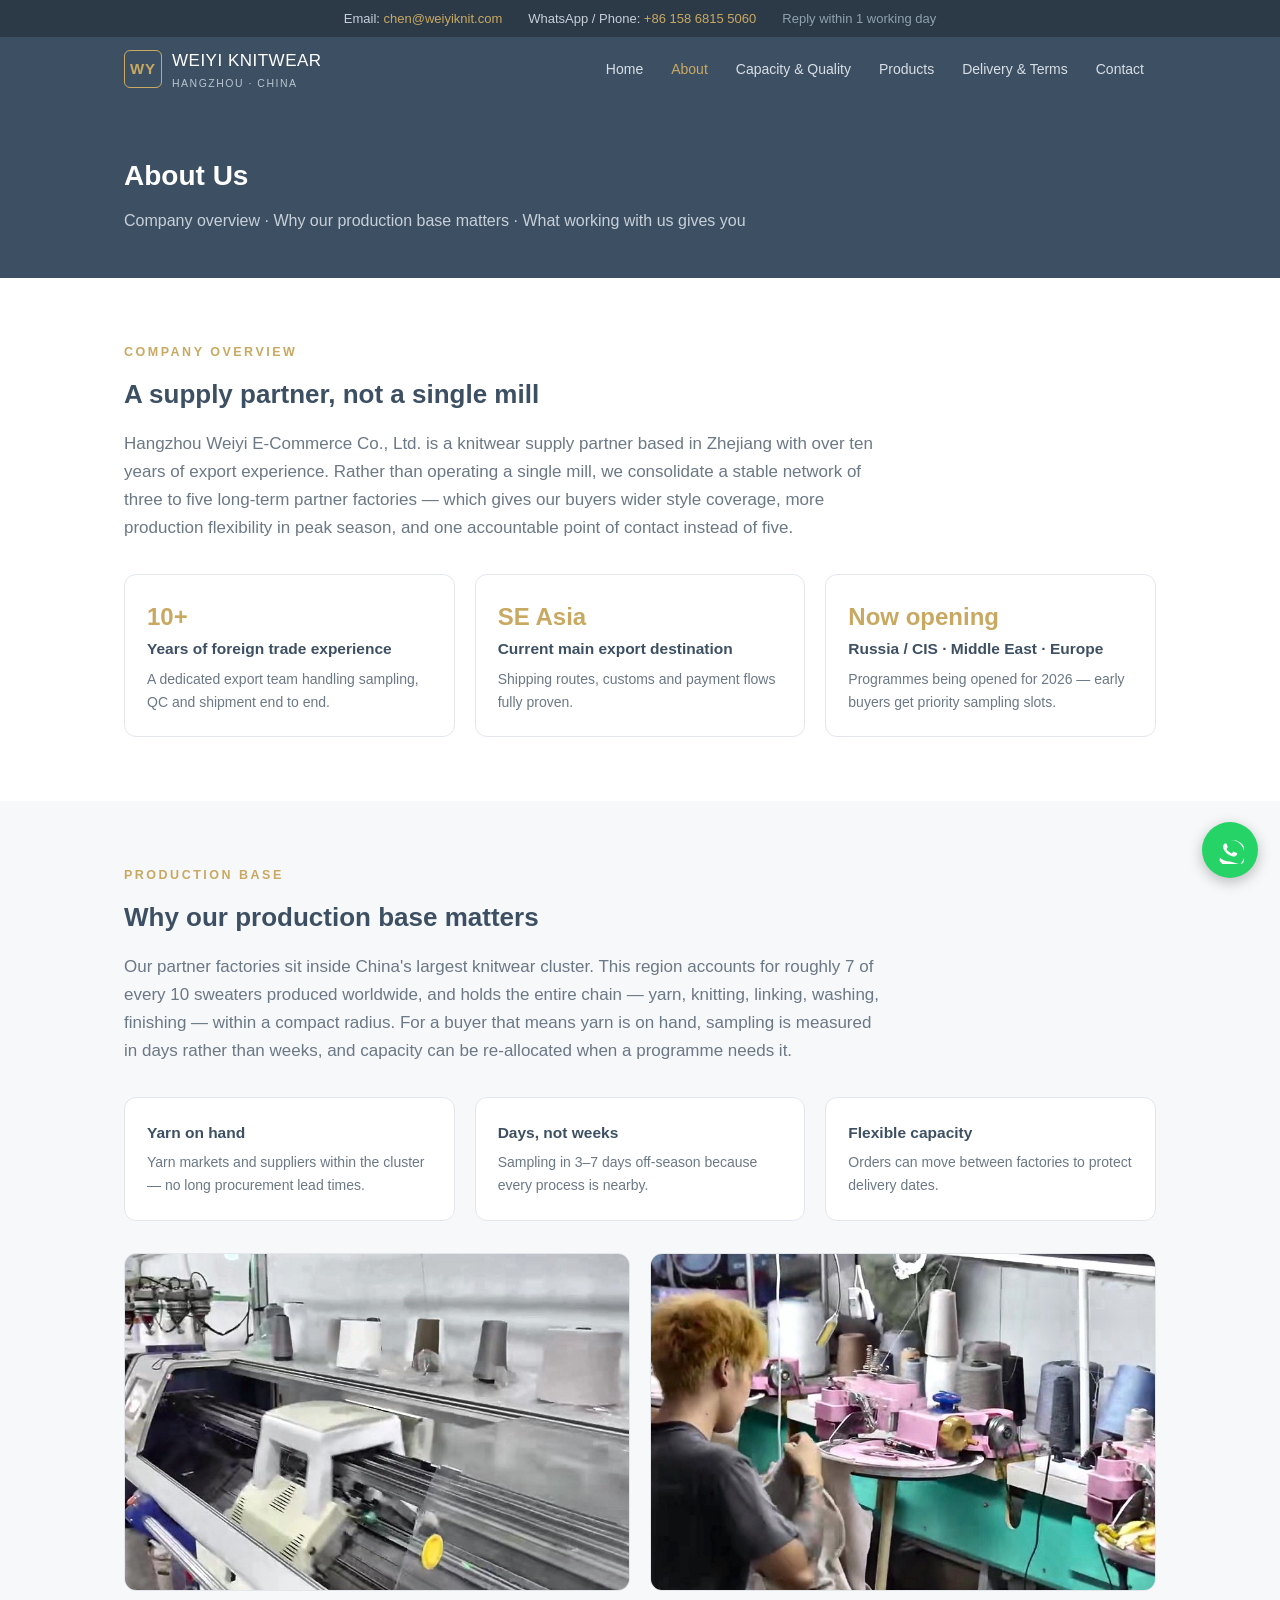
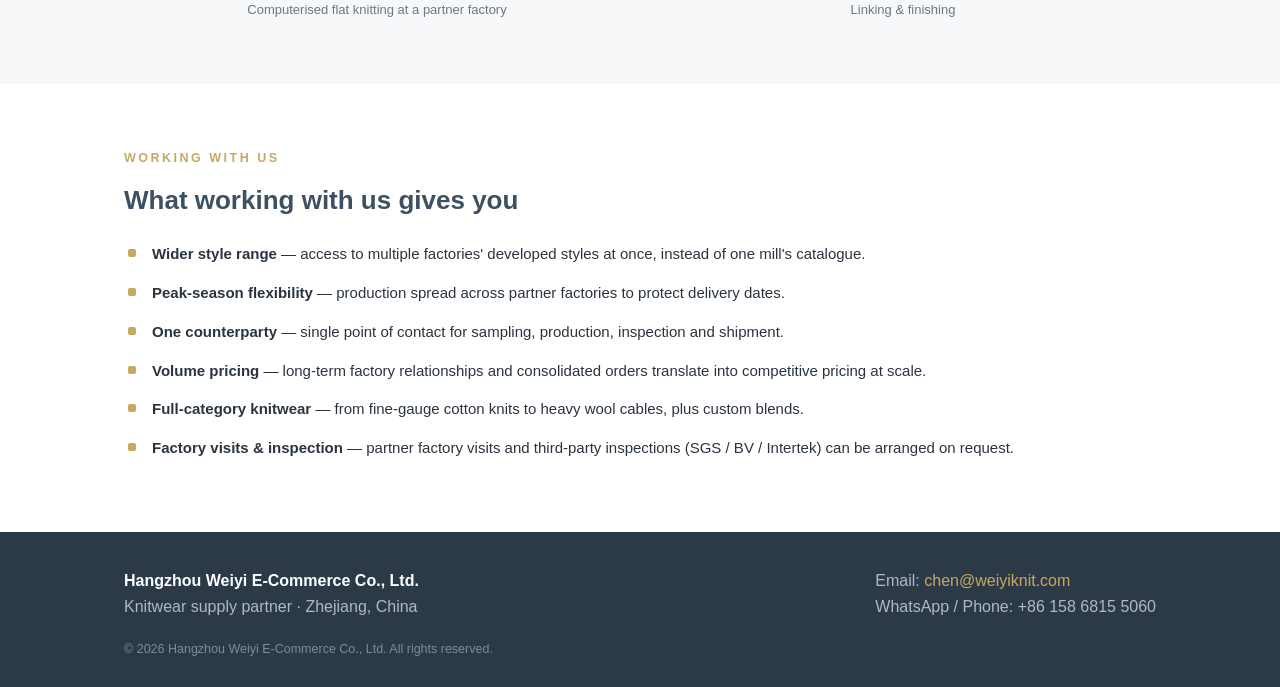
==== about.html @ fd2744fe "Weiyi Knitwear official site v1" ====
<!DOCTYPE html>
<html lang="en">
<head>
<meta charset="UTF-8">
<meta name="viewport" content="width=device-width, initial-scale=1.0">
<title>About Us — Weiyi Knitwear</title>
<meta name="description" content="Hangzhou Weiyi E-Commerce Co., Ltd. is a knitwear supply partner based in Zhejiang, China, with over ten years of export experience and a stable network of 3–5 long-term partner factories.">
<link rel="stylesheet" href="assets/style.css">
</head>
<body>
<div class="topbar"><div class="container topbar-row"><span>Email: <a href="mailto:chen@weiyiknit.com">chen@weiyiknit.com</a></span><span>WhatsApp / Phone: <a href="https://wa.me/8615868155060" target="_blank" rel="noopener">+86 158 6815 5060</a></span><span class="topbar-note">Reply within 1 working day</span></div></div>

<header>
  <div class="container nav">
    <a class="brand" href="index.html">
      <span class="mark">WY</span>
      <span class="name">WEIYI KNITWEAR<small>HANGZHOU · CHINA</small></span>
    </a>
    <nav>
      <ul>
        <li><a href="index.html">Home</a></li>
        <li><a class="active" href="about.html">About</a></li>
        <li><a href="capacity.html">Capacity &amp; Quality</a></li>
        <li><a href="products.html">Products</a></li>
        <li><a href="delivery.html">Delivery &amp; Terms</a></li>
        <li><a href="contact.html">Contact</a></li>
      </ul>
    </nav>
  </div>
</header>

<div class="banner">
  <div class="container">
    <h1>About Us</h1>
    <p>Company overview · Why our production base matters · What working with us gives you</p>
  </div>
</div>

<section>
  <div class="container">
    <div class="kicker">Company overview</div>
    <h2>A supply partner, not a single mill</h2>
    <p class="lead">Hangzhou Weiyi E-Commerce Co., Ltd. is a knitwear supply partner based in Zhejiang with over ten years of export experience. Rather than operating a single mill, we consolidate a stable network of three to five long-term partner factories — which gives our buyers wider style coverage, more production flexibility in peak season, and one accountable point of contact instead of five.</p>
    <div class="grid g3">
      <div class="card"><div class="num">10+</div><h4>Years of foreign trade experience</h4><p>A dedicated export team handling sampling, QC and shipment end to end.</p></div>
      <div class="card"><div class="num">SE Asia</div><h4>Current main export destination</h4><p>Shipping routes, customs and payment flows fully proven.</p></div>
      <div class="card"><div class="num">Now opening</div><h4>Russia / CIS · Middle East · Europe</h4><p>Programmes being opened for 2026 — early buyers get priority sampling slots.</p></div>
    </div>
  </div>
</section>

<section class="alt">
  <div class="container">
    <div class="kicker">Production base</div>
    <h2>Why our production base matters</h2>
    <p class="lead">Our partner factories sit inside China's largest knitwear cluster. This region accounts for roughly 7 of every 10 sweaters produced worldwide, and holds the entire chain — yarn, knitting, linking, washing, finishing — within a compact radius. For a buyer that means yarn is on hand, sampling is measured in days rather than weeks, and capacity can be re-allocated when a programme needs it.</p>
    <div class="grid g3">
      <div class="card"><h4>Yarn on hand</h4><p>Yarn markets and suppliers within the cluster — no long procurement lead times.</p></div>
      <div class="card"><h4>Days, not weeks</h4><p>Sampling in 3–7 days off-season because every process is nearby.</p></div>
      <div class="card"><h4>Flexible capacity</h4><p>Orders can move between factories to protect delivery dates.</p></div>
    </div>
    <div class="photos">
      <div>
        <img class="photo" src="assets/Weiyi_Factory_1.jpg" alt="Knitting floor at a Weiyi partner factory">
        <p class="caption">Computerised flat knitting at a partner factory</p>
      </div>
      <div>
        <img class="photo" src="assets/Weiyi_Factory_2.jpg" alt="Finishing area at a Weiyi partner factory">
        <p class="caption">Linking &amp; finishing</p>
      </div>
    </div>
  </div>
</section>

<section>
  <div class="container">
    <div class="kicker">Working with us</div>
    <h2>What working with us gives you</h2>
    <ul class="tick">
      <li><b>Wider style range</b> — access to multiple factories' developed styles at once, instead of one mill's catalogue.</li>
      <li><b>Peak-season flexibility</b> — production spread across partner factories to protect delivery dates.</li>
      <li><b>One counterparty</b> — single point of contact for sampling, production, inspection and shipment.</li>
      <li><b>Volume pricing</b> — long-term factory relationships and consolidated orders translate into competitive pricing at scale.</li>
      <li><b>Full-category knitwear</b> — from fine-gauge cotton knits to heavy wool cables, plus custom blends.</li>
      <li><b>Factory visits &amp; inspection</b> — partner factory visits and third-party inspections (SGS / BV / Intertek) can be arranged on request.</li>
    </ul>
  </div>
</section>

<footer>
  <div class="container">
    <div class="cols">
      <div>
        <b style="color:#fff;">Hangzhou Weiyi E-Commerce Co., Ltd.</b><br>
        Knitwear supply partner · Zhejiang, China
      </div>
      <div>
        Email: <a href="mailto:chen@weiyiknit.com">chen@weiyiknit.com</a><br>
        WhatsApp / Phone: +86 158 6815 5060
      </div>
    </div>
    <p class="fine">© 2026 Hangzhou Weiyi E-Commerce Co., Ltd. All rights reserved.</p>
  </div>
</footer>

<a class="wa-float" href="https://wa.me/8615868155060?text=Hello%20Weiyi%2C%20I%27d%20like%20to%20discuss%20a%20knitwear%20programme" target="_blank" rel="noopener" aria-label="Chat on WhatsApp"><svg viewBox="0 0 24 24" width="28" height="28" fill="#FFFFFF" aria-hidden="true"><path d="M17.472 14.382c-.297-.149-1.758-.867-2.03-.967-.273-.099-.471-.148-.67.15-.197.297-.767.966-.94 1.164-.173.199-.347.223-.644.075-.297-.15-1.255-.463-2.39-1.475-.883-.788-1.48-1.761-1.653-2.059-.173-.297-.018-.458.13-.606.134-.133.298-.347.446-.52.149-.174.198-.298.298-.497.099-.198.05-.371-.025-.52-.075-.149-.669-1.612-.916-2.207-.242-.579-.487-.5-.669-.51-.173-.008-.371-.01-.57-.01-.198 0-.52.074-.792.372-.272.297-1.04 1.016-1.04 2.479 0 1.462 1.065 2.875 1.213 3.074.149.198 2.096 3.2 5.077 4.487.709.306 1.262.489 1.694.625.712.227 1.36.195 1.871.118.571-.085 1.758-.719 2.006-1.413.248-.694.248-1.289.173-1.413-.074-.124-.272-.198-.57-.347m-5.421 7.403h-.004a11.985 11.985 0 01-8.566-3.215L3 20.738A12 12 0 1012.05 3.5l-.006.001a11.985 11.985 0 018.567 3.215c3.26 3.26 4.43 7.774 3.377 12.006a11.955 11.955 0 01-3.242 5.663l.002-.001z"/></svg></a>
</body>
</html>
---- assets/style.css ----
:root {
  --navy: #3D5063;
  --steel: #5A7086;
  --gold: #C9A961;
  --bg: #F7F8FA;
  --surface: #FFFFFF;
  --ink: #2A3440;
  --muted: #6B7885;
  --line: #E3E7EC;
}
* { margin: 0; padding: 0; box-sizing: border-box; }
body {
  font-family: "Segoe UI", "Helvetica Neue", Arial, sans-serif;
  color: var(--ink);
  background: var(--surface);
  line-height: 1.65;
  font-size: 16px;
}
.container { max-width: 1080px; margin: 0 auto; padding: 0 24px; }

/* header */
header { background: var(--navy); color: #fff; position: sticky; top: 0; z-index: 10; }
.nav { display: flex; align-items: center; justify-content: space-between; height: 64px; }
.brand { display: flex; align-items: center; gap: 10px; text-decoration: none; color: #fff; }
.brand .mark {
  width: 38px; height: 38px; border: 1.5px solid var(--gold); border-radius: 6px;
  display: flex; align-items: center; justify-content: center;
  font-weight: 600; letter-spacing: 1px; color: var(--gold); font-size: 15px;
}
.brand .name { font-size: 17px; letter-spacing: 0.5px; }
.brand .name small { display: block; font-size: 10.5px; color: #B9C4CF; letter-spacing: 1.5px; }
nav ul { list-style: none; display: flex; gap: 4px; }
nav a {
  color: #D8DEE5; text-decoration: none; font-size: 14px; padding: 8px 12px; border-radius: 6px;
}
nav a:hover { color: #fff; background: rgba(255,255,255,0.08); }
nav a.active { color: var(--gold); }

/* hero */
.hero { background: var(--navy); color: #fff; padding: 72px 0 64px; }
.hero h1 { font-size: 34px; font-weight: 600; line-height: 1.25; max-width: 720px; }
.hero h1 span { color: var(--gold); }
.hero p.sub { margin-top: 16px; color: #C7D0D9; font-size: 17px; max-width: 640px; }
.hero .cta { margin-top: 28px; display: flex; gap: 12px; flex-wrap: wrap; }
.btn {
  display: inline-block; padding: 11px 24px; border-radius: 8px; text-decoration: none;
  font-size: 15px; font-weight: 500;
}
.btn-gold { background: var(--gold); color: #23303C; }
.btn-gold:hover { background: #D8B871; }
.btn-ghost { border: 1px solid rgba(255,255,255,0.4); color: #fff; }
.btn-ghost:hover { border-color: var(--gold); color: var(--gold); }

/* stats strip */
.stats { background: #F0F3F6; border-bottom: 1px solid var(--line); }
.stats .row { display: flex; flex-wrap: wrap; }
.stat { flex: 1 1 200px; padding: 26px 20px; text-align: center; }
.stat b { display: block; font-size: 26px; color: var(--navy); font-weight: 600; }
.stat span { font-size: 13px; color: var(--muted); }

/* sections */
section { padding: 64px 0; }
section.alt { background: var(--bg); }
.kicker {
  font-size: 12.5px; letter-spacing: 2.5px; text-transform: uppercase;
  color: var(--gold); font-weight: 600; margin-bottom: 10px;
}
h2 { font-size: 26px; font-weight: 600; color: var(--navy); margin-bottom: 14px; }
h3 { font-size: 17px; font-weight: 600; color: var(--navy); margin: 22px 0 8px; }
p.lead { font-size: 17px; color: var(--muted); max-width: 760px; }

.grid { display: grid; gap: 20px; margin-top: 32px; }
.grid.g2 { grid-template-columns: repeat(2, 1fr); }
.grid.g3 { grid-template-columns: repeat(3, 1fr); }
.grid.g4 { grid-template-columns: repeat(4, 1fr); }
@media (max-width: 800px) {
  .grid.g2, .grid.g3, .grid.g4 { grid-template-columns: 1fr; }
}
.card {
  background: var(--surface); border: 1px solid var(--line); border-radius: 12px; padding: 22px;
}
.card h4 { font-size: 15.5px; font-weight: 600; color: var(--navy); margin-bottom: 6px; }
.card p { font-size: 14px; color: var(--muted); }
.card .num { font-size: 24px; font-weight: 600; color: var(--gold); }

ul.tick { list-style: none; margin-top: 12px; }
ul.tick li { padding: 7px 0 7px 28px; position: relative; font-size: 15px; }
ul.tick li::before {
  content: ""; position: absolute; left: 4px; top: 14px;
  width: 8px; height: 8px; border-radius: 2px; background: var(--gold);
}

table { width: 100%; border-collapse: collapse; margin-top: 24px; background: var(--surface); }
th, td { border: 1px solid var(--line); padding: 12px 16px; text-align: left; font-size: 14.5px; }
th { background: var(--navy); color: #fff; font-weight: 500; }
tr:nth-child(even) td { background: var(--bg); }
.note { font-size: 13px; color: var(--muted); margin-top: 14px; }

.flow { display: flex; flex-wrap: wrap; gap: 10px; margin-top: 28px; }
.flow .step {
  flex: 1 1 140px; background: var(--surface); border: 1px solid var(--line);
  border-top: 3px solid var(--gold); border-radius: 10px; padding: 14px 14px;
}
.flow .step b { display: block; color: var(--navy); font-size: 14.5px; font-weight: 600; }
.flow .step span { font-size: 12.5px; color: var(--muted); }

.photo { width: 100%; border-radius: 12px; border: 1px solid var(--line); object-fit: cover; display: block; }
.photos { display: grid; grid-template-columns: 1fr 1fr; gap: 20px; margin-top: 32px; }
@media (max-width: 700px) { .photos { grid-template-columns: 1fr; } }
.caption { font-size: 13px; color: var(--muted); margin-top: 8px; text-align: center; }

/* page banner for inner pages */
.banner { background: var(--navy); color: #fff; padding: 52px 0 44px; }
.banner h1 { font-size: 28px; font-weight: 600; }
.banner p { color: #C7D0D9; margin-top: 8px; font-size: 16px; }

/* contact */
.contact-grid { display: grid; grid-template-columns: 1.2fr 1fr; gap: 32px; margin-top: 32px; }
@media (max-width: 800px) { .contact-grid { grid-template-columns: 1fr; } }
dl.facts dt { font-size: 12.5px; letter-spacing: 1.5px; text-transform: uppercase; color: var(--gold); font-weight: 600; margin-top: 18px; }
dl.facts dd { font-size: 15.5px; color: var(--ink); margin-top: 4px; }
dl.facts dd a { color: var(--navy); text-decoration: none; border-bottom: 1px solid var(--gold); }

/* footer */
footer { background: #2C3A48; color: #AEB9C4; padding: 36px 0 28px; margin-top: 0; }
footer .cols { display: flex; flex-wrap: wrap; gap: 24px; justify-content: space-between; }
footer a { color: var(--gold); text-decoration: none; }
footer .fine { margin-top: 18px; font-size: 12.5px; color: #7E8B98; }

/* topbar + floating WhatsApp */
.topbar { background: #2C3A48; color: #C7D0D9; font-size: 13px; }
.topbar-row { display: flex; flex-wrap: wrap; gap: 8px 26px; justify-content: center; padding: 8px 24px; }
.topbar a { color: var(--gold); text-decoration: none; font-weight: 500; }
.topbar a:hover { text-decoration: underline; }
.topbar-note { color: #8FA0AF; }
@media (max-width: 640px) { .topbar-note { display: none; } }
.wa-float {
  position: fixed; right: 22px; bottom: 22px; width: 56px; height: 56px;
  border-radius: 50%; background: #25D366; display: flex; align-items: center; justify-content: center;
  box-shadow: 0 4px 14px rgba(0,0,0,0.25); z-index: 50; transition: transform 0.15s ease;
}
.wa-float:hover { transform: scale(1.08); }
@media (max-width: 640px) { .wa-float { right: 14px; bottom: 14px; width: 50px; height: 50px; } }
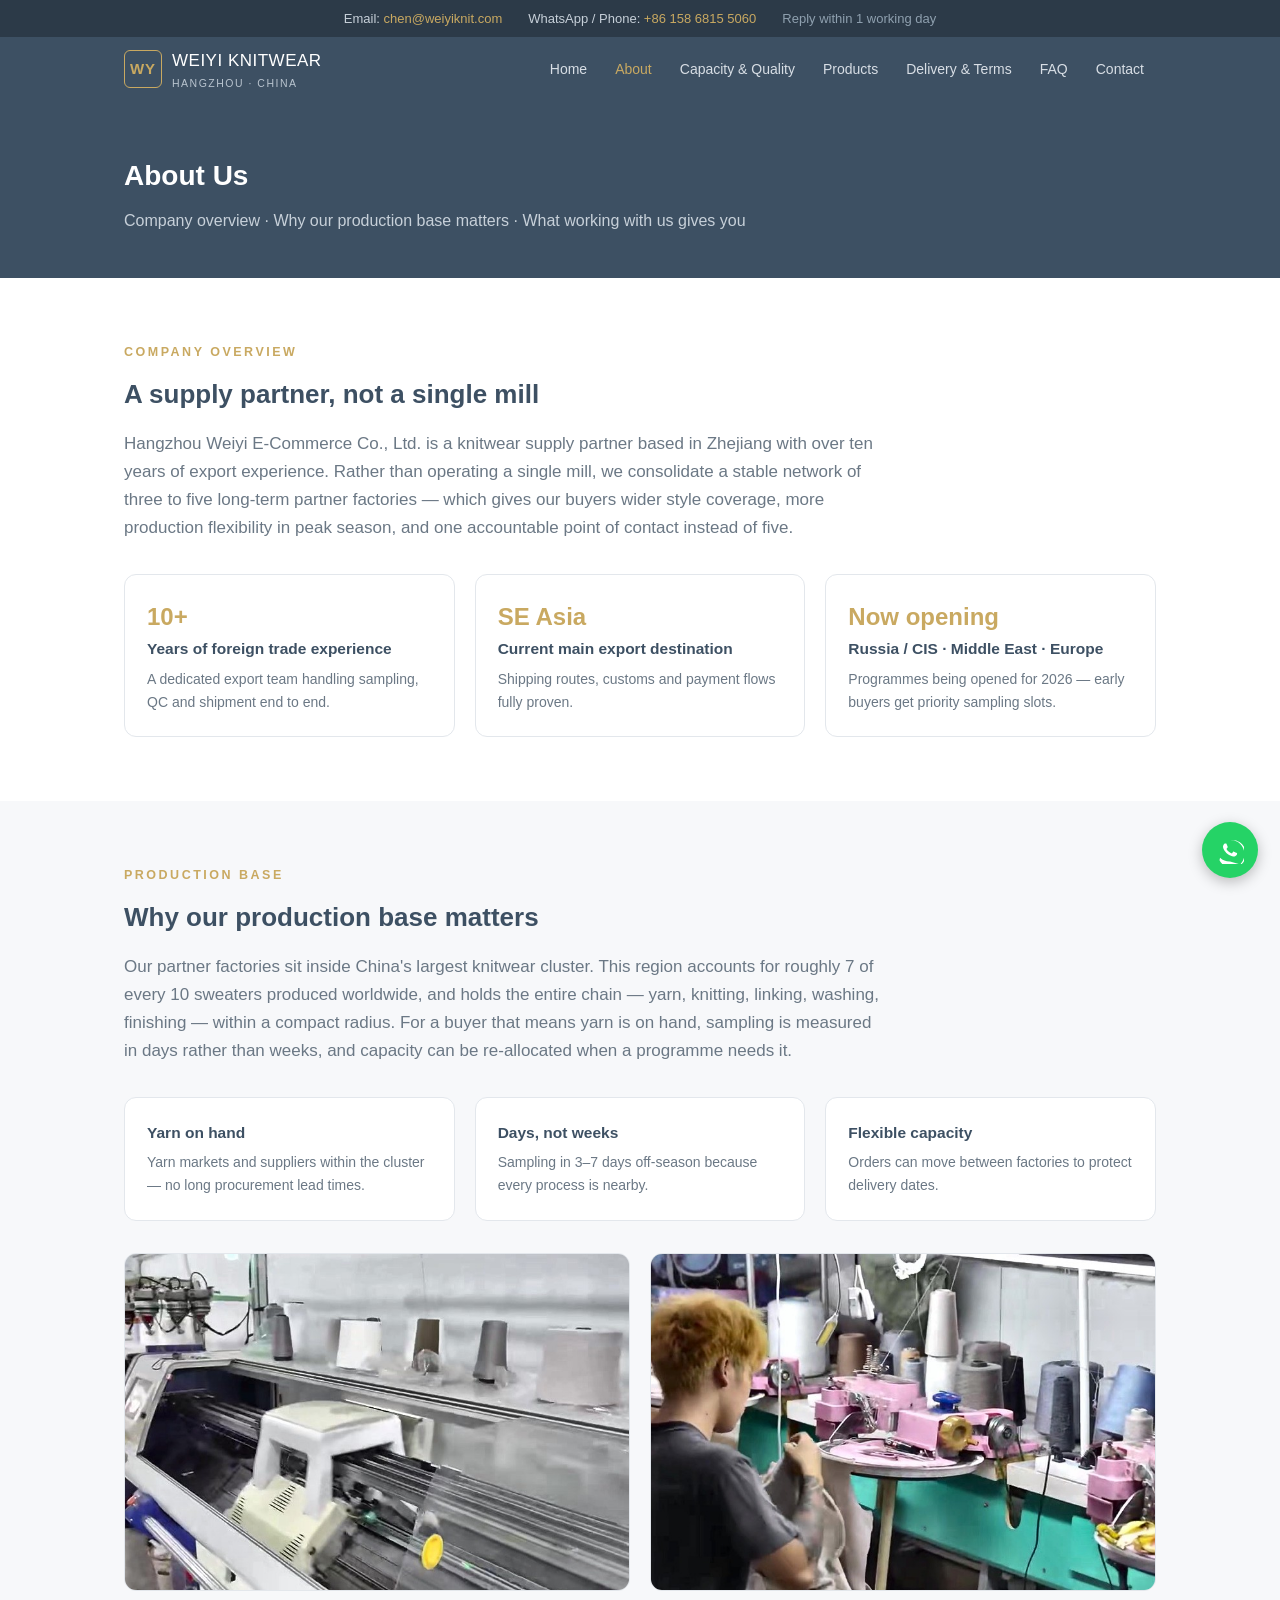
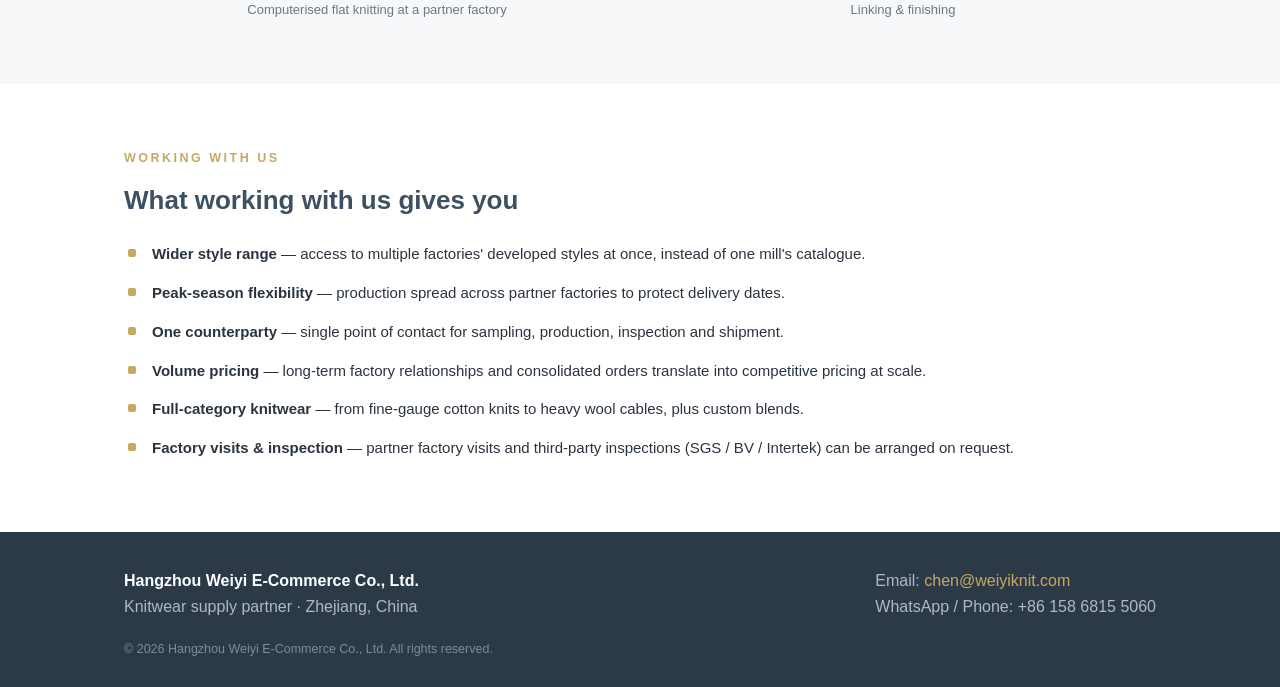
==== commit a005c90f: "GEO: add FAQ page, llms.txt, schema.org structured data to all pages" ====
--- a/about.html
+++ b/about.html
@@ -1,108 +1,144 @@
-<!DOCTYPE html>
-<html lang="en">
-<head>
-<meta charset="UTF-8">
-<meta name="viewport" content="width=device-width, initial-scale=1.0">
-<title>About Us — Weiyi Knitwear</title>
-<meta name="description" content="Hangzhou Weiyi E-Commerce Co., Ltd. is a knitwear supply partner based in Zhejiang, China, with over ten years of export experience and a stable network of 3–5 long-term partner factories.">
-<link rel="stylesheet" href="assets/style.css">
-</head>
-<body>
-<div class="topbar"><div class="container topbar-row"><span>Email: <a href="mailto:chen@weiyiknit.com">chen@weiyiknit.com</a></span><span>WhatsApp / Phone: <a href="https://wa.me/8615868155060" target="_blank" rel="noopener">+86 158 6815 5060</a></span><span class="topbar-note">Reply within 1 working day</span></div></div>
-
-<header>
-  <div class="container nav">
-    <a class="brand" href="index.html">
-      <span class="mark">WY</span>
-      <span class="name">WEIYI KNITWEAR<small>HANGZHOU · CHINA</small></span>
-    </a>
-    <nav>
-      <ul>
-        <li><a href="index.html">Home</a></li>
-        <li><a class="active" href="about.html">About</a></li>
-        <li><a href="capacity.html">Capacity &amp; Quality</a></li>
-        <li><a href="products.html">Products</a></li>
-        <li><a href="delivery.html">Delivery &amp; Terms</a></li>
-        <li><a href="contact.html">Contact</a></li>
-      </ul>
-    </nav>
-  </div>
-</header>
-
-<div class="banner">
-  <div class="container">
-    <h1>About Us</h1>
-    <p>Company overview · Why our production base matters · What working with us gives you</p>
-  </div>
-</div>
-
-<section>
-  <div class="container">
-    <div class="kicker">Company overview</div>
-    <h2>A supply partner, not a single mill</h2>
-    <p class="lead">Hangzhou Weiyi E-Commerce Co., Ltd. is a knitwear supply partner based in Zhejiang with over ten years of export experience. Rather than operating a single mill, we consolidate a stable network of three to five long-term partner factories — which gives our buyers wider style coverage, more production flexibility in peak season, and one accountable point of contact instead of five.</p>
-    <div class="grid g3">
-      <div class="card"><div class="num">10+</div><h4>Years of foreign trade experience</h4><p>A dedicated export team handling sampling, QC and shipment end to end.</p></div>
-      <div class="card"><div class="num">SE Asia</div><h4>Current main export destination</h4><p>Shipping routes, customs and payment flows fully proven.</p></div>
-      <div class="card"><div class="num">Now opening</div><h4>Russia / CIS · Middle East · Europe</h4><p>Programmes being opened for 2026 — early buyers get priority sampling slots.</p></div>
-    </div>
-  </div>
-</section>
-
-<section class="alt">
-  <div class="container">
-    <div class="kicker">Production base</div>
-    <h2>Why our production base matters</h2>
-    <p class="lead">Our partner factories sit inside China's largest knitwear cluster. This region accounts for roughly 7 of every 10 sweaters produced worldwide, and holds the entire chain — yarn, knitting, linking, washing, finishing — within a compact radius. For a buyer that means yarn is on hand, sampling is measured in days rather than weeks, and capacity can be re-allocated when a programme needs it.</p>
-    <div class="grid g3">
-      <div class="card"><h4>Yarn on hand</h4><p>Yarn markets and suppliers within the cluster — no long procurement lead times.</p></div>
-      <div class="card"><h4>Days, not weeks</h4><p>Sampling in 3–7 days off-season because every process is nearby.</p></div>
-      <div class="card"><h4>Flexible capacity</h4><p>Orders can move between factories to protect delivery dates.</p></div>
-    </div>
-    <div class="photos">
-      <div>
-        <img class="photo" src="assets/Weiyi_Factory_1.jpg" alt="Knitting floor at a Weiyi partner factory">
-        <p class="caption">Computerised flat knitting at a partner factory</p>
-      </div>
-      <div>
-        <img class="photo" src="assets/Weiyi_Factory_2.jpg" alt="Finishing area at a Weiyi partner factory">
-        <p class="caption">Linking &amp; finishing</p>
-      </div>
-    </div>
-  </div>
-</section>
-
-<section>
-  <div class="container">
-    <div class="kicker">Working with us</div>
-    <h2>What working with us gives you</h2>
-    <ul class="tick">
-      <li><b>Wider style range</b> — access to multiple factories' developed styles at once, instead of one mill's catalogue.</li>
-      <li><b>Peak-season flexibility</b> — production spread across partner factories to protect delivery dates.</li>
-      <li><b>One counterparty</b> — single point of contact for sampling, production, inspection and shipment.</li>
-      <li><b>Volume pricing</b> — long-term factory relationships and consolidated orders translate into competitive pricing at scale.</li>
-      <li><b>Full-category knitwear</b> — from fine-gauge cotton knits to heavy wool cables, plus custom blends.</li>
-      <li><b>Factory visits &amp; inspection</b> — partner factory visits and third-party inspections (SGS / BV / Intertek) can be arranged on request.</li>
-    </ul>
-  </div>
-</section>
-
-<footer>
-  <div class="container">
-    <div class="cols">
-      <div>
-        <b style="color:#fff;">Hangzhou Weiyi E-Commerce Co., Ltd.</b><br>
-        Knitwear supply partner · Zhejiang, China
-      </div>
-      <div>
-        Email: <a href="mailto:chen@weiyiknit.com">chen@weiyiknit.com</a><br>
-        WhatsApp / Phone: +86 158 6815 5060
-      </div>
-    </div>
-    <p class="fine">© 2026 Hangzhou Weiyi E-Commerce Co., Ltd. All rights reserved.</p>
-  </div>
-</footer>
-
-<a class="wa-float" href="https://wa.me/8615868155060?text=Hello%20Weiyi%2C%20I%27d%20like%20to%20discuss%20a%20knitwear%20programme" target="_blank" rel="noopener" aria-label="Chat on WhatsApp"><svg viewBox="0 0 24 24" width="28" height="28" fill="#FFFFFF" aria-hidden="true"><path d="M17.472 14.382c-.297-.149-1.758-.867-2.03-.967-.273-.099-.471-.148-.67.15-.197.297-.767.966-.94 1.164-.173.199-.347.223-.644.075-.297-.15-1.255-.463-2.39-1.475-.883-.788-1.48-1.761-1.653-2.059-.173-.297-.018-.458.13-.606.134-.133.298-.347.446-.52.149-.174.198-.298.298-.497.099-.198.05-.371-.025-.52-.075-.149-.669-1.612-.916-2.207-.242-.579-.487-.5-.669-.51-.173-.008-.371-.01-.57-.01-.198 0-.52.074-.792.372-.272.297-1.04 1.016-1.04 2.479 0 1.462 1.065 2.875 1.213 3.074.149.198 2.096 3.2 5.077 4.487.709.306 1.262.489 1.694.625.712.227 1.36.195 1.871.118.571-.085 1.758-.719 2.006-1.413.248-.694.248-1.289.173-1.413-.074-.124-.272-.198-.57-.347m-5.421 7.403h-.004a11.985 11.985 0 01-8.566-3.215L3 20.738A12 12 0 1012.05 3.5l-.006.001a11.985 11.985 0 018.567 3.215c3.26 3.26 4.43 7.774 3.377 12.006a11.955 11.955 0 01-3.242 5.663l.002-.001z"/></svg></a>
-</body>
-</html>
+<!DOCTYPE html>
+<html lang="en">
+<head>
+<meta charset="UTF-8">
+<meta name="viewport" content="width=device-width, initial-scale=1.0">
+<title>About Us — Weiyi Knitwear</title>
+<meta name="description" content="Hangzhou Weiyi E-Commerce Co., Ltd. is a knitwear supply partner based in Zhejiang, China, with over ten years of export experience and a stable network of 3–5 long-term partner factories.">
+<link rel="stylesheet" href="assets/style.css">
+<script type="application/ld+json">
+{
+ "@context": "https://schema.org",
+ "@type": "Organization",
+ "name": "Hangzhou Weiyi E-Commerce Co., Ltd.",
+ "alternateName": "Weiyi Knitwear",
+ "url": "https://weiyiknit.com",
+ "email": "chen@weiyiknit.com",
+ "telephone": "+86 158 6815 5060",
+ "foundingLocation": "Hangzhou, Zhejiang, China",
+ "address": {
+  "@type": "PostalAddress",
+  "streetAddress": "2F, No. 1174 Binhe Road, Changhe Street, Binjiang District",
+  "addressLocality": "Hangzhou",
+  "addressRegion": "Zhejiang",
+  "addressCountry": "CN"
+ },
+ "contactPoint": {
+  "@type": "ContactPoint",
+  "contactType": "sales",
+  "email": "chen@weiyiknit.com",
+  "telephone": "+86 158 6815 5060",
+  "availableLanguage": [
+   "English",
+   "Russian",
+   "Chinese"
+  ]
+ },
+ "description": "Knitwear supply partner consolidating 3-5 long-term partner factories in China's largest knitwear cluster. OEM/ODM men's, women's and kids' knitwear, gauge 3G-16G, 50,000-100,000 pcs/month. MOQ 500 pcs per style. Sampling in 3-7 days.",
+ "knowsLanguage": [
+  "en",
+  "ru",
+  "zh"
+ ]
+}
+</script>
+</head>
+<body>
+<div class="topbar"><div class="container topbar-row"><span>Email: <a href="mailto:chen@weiyiknit.com">chen@weiyiknit.com</a></span><span>WhatsApp / Phone: <a href="https://wa.me/8615868155060" target="_blank" rel="noopener">+86 158 6815 5060</a></span><span class="topbar-note">Reply within 1 working day</span></div></div>
+
+<header>
+  <div class="container nav">
+    <a class="brand" href="index.html">
+      <span class="mark">WY</span>
+      <span class="name">WEIYI KNITWEAR<small>HANGZHOU · CHINA</small></span>
+    </a>
+    <nav>
+      <ul>
+        <li><a href="index.html">Home</a></li>
+        <li><a class="active" href="about.html">About</a></li>
+        <li><a href="capacity.html">Capacity &amp; Quality</a></li>
+        <li><a href="products.html">Products</a></li>
+        <li><a href="delivery.html">Delivery &amp; Terms</a></li>
+        <li><a href="faq.html">FAQ</a></li><li><a href="contact.html">Contact</a></li>
+      </ul>
+    </nav>
+  </div>
+</header>
+
+<div class="banner">
+  <div class="container">
+    <h1>About Us</h1>
+    <p>Company overview · Why our production base matters · What working with us gives you</p>
+  </div>
+</div>
+
+<section>
+  <div class="container">
+    <div class="kicker">Company overview</div>
+    <h2>A supply partner, not a single mill</h2>
+    <p class="lead">Hangzhou Weiyi E-Commerce Co., Ltd. is a knitwear supply partner based in Zhejiang with over ten years of export experience. Rather than operating a single mill, we consolidate a stable network of three to five long-term partner factories — which gives our buyers wider style coverage, more production flexibility in peak season, and one accountable point of contact instead of five.</p>
+    <div class="grid g3">
+      <div class="card"><div class="num">10+</div><h4>Years of foreign trade experience</h4><p>A dedicated export team handling sampling, QC and shipment end to end.</p></div>
+      <div class="card"><div class="num">SE Asia</div><h4>Current main export destination</h4><p>Shipping routes, customs and payment flows fully proven.</p></div>
+      <div class="card"><div class="num">Now opening</div><h4>Russia / CIS · Middle East · Europe</h4><p>Programmes being opened for 2026 — early buyers get priority sampling slots.</p></div>
+    </div>
+  </div>
+</section>
+
+<section class="alt">
+  <div class="container">
+    <div class="kicker">Production base</div>
+    <h2>Why our production base matters</h2>
+    <p class="lead">Our partner factories sit inside China's largest knitwear cluster. This region accounts for roughly 7 of every 10 sweaters produced worldwide, and holds the entire chain — yarn, knitting, linking, washing, finishing — within a compact radius. For a buyer that means yarn is on hand, sampling is measured in days rather than weeks, and capacity can be re-allocated when a programme needs it.</p>
+    <div class="grid g3">
+      <div class="card"><h4>Yarn on hand</h4><p>Yarn markets and suppliers within the cluster — no long procurement lead times.</p></div>
+      <div class="card"><h4>Days, not weeks</h4><p>Sampling in 3–7 days off-season because every process is nearby.</p></div>
+      <div class="card"><h4>Flexible capacity</h4><p>Orders can move between factories to protect delivery dates.</p></div>
+    </div>
+    <div class="photos">
+      <div>
+        <img class="photo" src="assets/Weiyi_Factory_1.jpg" alt="Knitting floor at a Weiyi partner factory">
+        <p class="caption">Computerised flat knitting at a partner factory</p>
+      </div>
+      <div>
+        <img class="photo" src="assets/Weiyi_Factory_2.jpg" alt="Finishing area at a Weiyi partner factory">
+        <p class="caption">Linking &amp; finishing</p>
+      </div>
+    </div>
+  </div>
+</section>
+
+<section>
+  <div class="container">
+    <div class="kicker">Working with us</div>
+    <h2>What working with us gives you</h2>
+    <ul class="tick">
+      <li><b>Wider style range</b> — access to multiple factories' developed styles at once, instead of one mill's catalogue.</li>
+      <li><b>Peak-season flexibility</b> — production spread across partner factories to protect delivery dates.</li>
+      <li><b>One counterparty</b> — single point of contact for sampling, production, inspection and shipment.</li>
+      <li><b>Volume pricing</b> — long-term factory relationships and consolidated orders translate into competitive pricing at scale.</li>
+      <li><b>Full-category knitwear</b> — from fine-gauge cotton knits to heavy wool cables, plus custom blends.</li>
+      <li><b>Factory visits &amp; inspection</b> — partner factory visits and third-party inspections (SGS / BV / Intertek) can be arranged on request.</li>
+    </ul>
+  </div>
+</section>
+
+<footer>
+  <div class="container">
+    <div class="cols">
+      <div>
+        <b style="color:#fff;">Hangzhou Weiyi E-Commerce Co., Ltd.</b><br>
+        Knitwear supply partner · Zhejiang, China
+      </div>
+      <div>
+        Email: <a href="mailto:chen@weiyiknit.com">chen@weiyiknit.com</a><br>
+        WhatsApp / Phone: +86 158 6815 5060
+      </div>
+    </div>
+    <p class="fine">© 2026 Hangzhou Weiyi E-Commerce Co., Ltd. All rights reserved.</p>
+  </div>
+</footer>
+
+<a class="wa-float" href="https://wa.me/8615868155060?text=Hello%20Weiyi%2C%20I%27d%20like%20to%20discuss%20a%20knitwear%20programme" target="_blank" rel="noopener" aria-label="Chat on WhatsApp"><svg viewBox="0 0 24 24" width="28" height="28" fill="#FFFFFF" aria-hidden="true"><path d="M17.472 14.382c-.297-.149-1.758-.867-2.03-.967-.273-.099-.471-.148-.67.15-.197.297-.767.966-.94 1.164-.173.199-.347.223-.644.075-.297-.15-1.255-.463-2.39-1.475-.883-.788-1.48-1.761-1.653-2.059-.173-.297-.018-.458.13-.606.134-.133.298-.347.446-.52.149-.174.198-.298.298-.497.099-.198.05-.371-.025-.52-.075-.149-.669-1.612-.916-2.207-.242-.579-.487-.5-.669-.51-.173-.008-.371-.01-.57-.01-.198 0-.52.074-.792.372-.272.297-1.04 1.016-1.04 2.479 0 1.462 1.065 2.875 1.213 3.074.149.198 2.096 3.2 5.077 4.487.709.306 1.262.489 1.694.625.712.227 1.36.195 1.871.118.571-.085 1.758-.719 2.006-1.413.248-.694.248-1.289.173-1.413-.074-.124-.272-.198-.57-.347m-5.421 7.403h-.004a11.985 11.985 0 01-8.566-3.215L3 20.738A12 12 0 1012.05 3.5l-.006.001a11.985 11.985 0 018.567 3.215c3.26 3.26 4.43 7.774 3.377 12.006a11.955 11.955 0 01-3.242 5.663l.002-.001z"/></svg></a>
+</body>
+</html>
